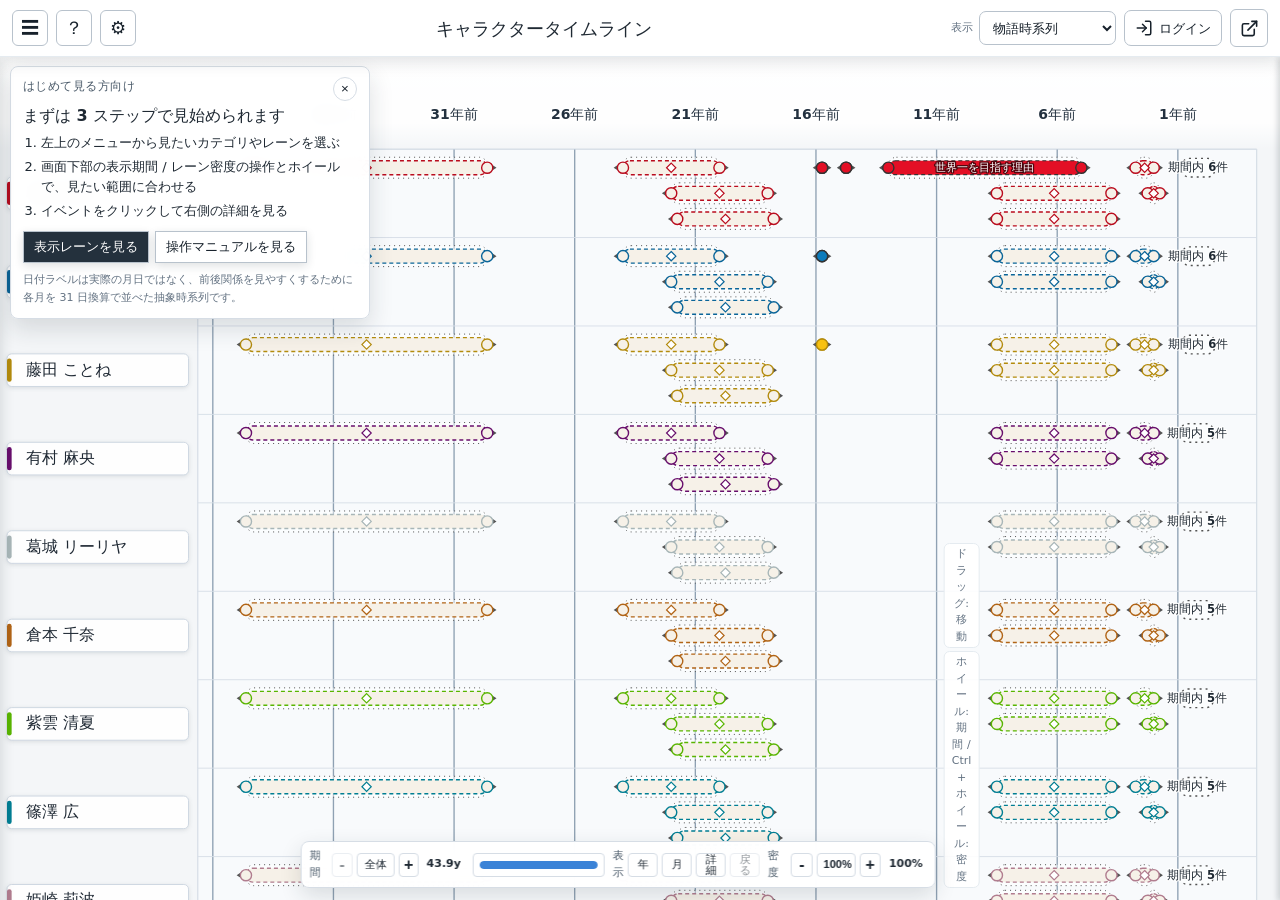
==== timeline/index.html @ e64c8a8f "deploy: rectaris/gakumasu-timeline@fcad6cae1ba1a59a9959fddc1beea36ee8e117bb" ====
<!doctype html>
<html lang="ja">
    <head>
        <meta charset="UTF-8" />
        <link rel="icon" type="image/svg+xml" href="/timeline/favicon.svg" />
        <meta name="theme-color" content="#1A1A1A" />
        <meta name="viewport" content="width=device-width, initial-scale=1.0" />
        <title>gakumasu-timeline</title>
        <script
            async
            src="https://pagead2.googlesyndication.com/pagead/js/adsbygoogle.js?client=ca-pub-1161740700371268"
            crossorigin="anonymous"
        ></script>
      <script type="module" crossorigin src="/timeline/assets/index-BOqLonjv.js"></script>
      <link rel="stylesheet" crossorigin href="/timeline/assets/index-CYiJpGNv.css">
    </head>
    <body>
        <div id="app"></div>
    </body>
</html>
---- timeline/assets/index-CYiJpGNv.css ----
:root{font-family:system-ui,Avenir,Helvetica,Arial,sans-serif;line-height:1.5;font-weight:400;color-scheme:light;--app-bg: #f4f6f8;--app-text: #213547;--surface: #ffffff;--surface-elevated: rgba(255, 255, 255, .96);--surface-chip: rgba(255, 255, 255, .9);--surface-soft: #f7f9fb;--surface-code: #f3f3f3;--surface-code-block: #f6f6f6;--border: #d6dde5;--border-strong: #b8c2cc;--border-soft: #e5ebf0;--text-primary: #1f2933;--text-secondary: #4b5b6a;--text-muted: #637282;--text-faint: #8a97a4;--button-bg: #ffffff;--button-bg-strong: #24313d;--button-text: #17212b;--button-text-inverse: #ffffff;--header-bg: rgba(255, 255, 255, .94);--overlay: rgba(0, 0, 0, .4);--overlay-strong: rgba(0, 0, 0, .45);--shadow: rgba(28, 39, 50, .14);--timeline-overlay-top: rgba(255, 255, 255, .98);--timeline-overlay-mid: rgba(255, 255, 255, .9);--timeline-viewport-fill: #f8fafc;--timeline-viewport-stroke: #cfd8e2;--timeline-year-line: #8fa1b3;--timeline-month-line: #c3ced8;--timeline-day-line: #edf1f5;--timeline-lane-line: #d6dee7;--timeline-year-label: #23313f;--timeline-month-label: #5b6c7b;--timeline-day-label: #95a2af;--timeline-lane-label-fill: rgba(255, 255, 255, .94);--timeline-lane-label-stroke: #cfd8e2;--timeline-lane-label-shadow: rgba(28, 39, 50, .12);--timeline-lane-label-text: #202a35;--timeline-event-stroke: #333333;--timeline-selected-event-stroke: #111111;--timeline-uncertain-marker: #535353;--timeline-uncertain-band-fill: rgba(255, 255, 255, .42);--timeline-focus-stroke: #005fcc;--timeline-common-event-fill: #f6f1e8;--timeline-common-event-stroke: #8a806f;--timeline-common-event-marker: #f6f1e8;font-synthesis:none;text-rendering:optimizeLegibility;-webkit-font-smoothing:antialiased;-moz-osx-font-smoothing:grayscale}:root[data-theme=dark]{color-scheme:dark;--app-bg: #111417;--app-text: #e7edf4;--surface: #1b2025;--surface-elevated: rgba(27, 32, 37, .94);--surface-chip: rgba(27, 32, 37, .9);--surface-soft: #171b1f;--surface-code: #242a30;--surface-code-block: #20262c;--border: #3b444d;--border-strong: #4d5761;--border-soft: #30363d;--text-primary: #edf2f7;--text-secondary: #c7d0d9;--text-muted: #aeb7c0;--text-faint: #8a949e;--button-bg: #232931;--button-bg-strong: #2c333c;--button-text: #edf2f7;--button-text-inverse: #edf2f7;--header-bg: rgba(27, 32, 37, .94);--overlay: rgba(0, 0, 0, .54);--overlay-strong: rgba(0, 0, 0, .62);--shadow: rgba(0, 0, 0, .32);--timeline-overlay-top: rgba(17, 20, 23, .98);--timeline-overlay-mid: rgba(17, 20, 23, .9);--timeline-viewport-fill: #151a1f;--timeline-viewport-stroke: #3a4550;--timeline-year-line: #72808d;--timeline-month-line: #3f4b56;--timeline-day-line: #242b32;--timeline-lane-line: #323b44;--timeline-year-label: #e4ebf2;--timeline-month-label: #b7c2cd;--timeline-day-label: #7f8b96;--timeline-lane-label-fill: rgba(27, 32, 37, .94);--timeline-lane-label-stroke: #3a4550;--timeline-lane-label-shadow: rgba(0, 0, 0, .34);--timeline-lane-label-text: #e6edf4;--timeline-event-stroke: #edf2f7;--timeline-selected-event-stroke: #ffffff;--timeline-uncertain-marker: #d2d8de;--timeline-uncertain-band-fill: rgba(255, 255, 255, .08);--timeline-focus-stroke: #75b7ff;--timeline-common-event-fill: #34302a;--timeline-common-event-stroke: #d2c2a3;--timeline-common-event-marker: #34302a}@media(prefers-color-scheme:dark){:root:not([data-theme]){color-scheme:dark;--app-bg: #111417;--app-text: #e7edf4;--surface: #1b2025;--surface-elevated: rgba(27, 32, 37, .94);--surface-chip: rgba(27, 32, 37, .9);--surface-soft: #171b1f;--surface-code: #242a30;--surface-code-block: #20262c;--border: #3b444d;--border-strong: #4d5761;--border-soft: #30363d;--text-primary: #edf2f7;--text-secondary: #c7d0d9;--text-muted: #aeb7c0;--text-faint: #8a949e;--button-bg: #232931;--button-bg-strong: #2c333c;--button-text: #edf2f7;--button-text-inverse: #edf2f7;--header-bg: rgba(27, 32, 37, .94);--overlay: rgba(0, 0, 0, .54);--overlay-strong: rgba(0, 0, 0, .62);--shadow: rgba(0, 0, 0, .32);--timeline-overlay-top: rgba(17, 20, 23, .98);--timeline-overlay-mid: rgba(17, 20, 23, .9);--timeline-viewport-fill: #151a1f;--timeline-viewport-stroke: #3a4550;--timeline-year-line: #72808d;--timeline-month-line: #3f4b56;--timeline-day-line: #242b32;--timeline-lane-line: #323b44;--timeline-year-label: #e4ebf2;--timeline-month-label: #b7c2cd;--timeline-day-label: #7f8b96;--timeline-lane-label-fill: rgba(27, 32, 37, .94);--timeline-lane-label-stroke: #3a4550;--timeline-lane-label-shadow: rgba(0, 0, 0, .34);--timeline-lane-label-text: #e6edf4;--timeline-event-stroke: #edf2f7;--timeline-selected-event-stroke: #ffffff;--timeline-uncertain-marker: #d2d8de;--timeline-uncertain-band-fill: rgba(255, 255, 255, .08);--timeline-focus-stroke: #75b7ff;--timeline-common-event-fill: #34302a;--timeline-common-event-stroke: #d2c2a3;--timeline-common-event-marker: #34302a}}body{margin:0;min-width:320px;min-height:100vh;font-family:system-ui,sans-serif;background:var(--app-bg);color:var(--app-text)}button:focus-visible,input:focus-visible,select:focus-visible{outline:2px solid var(--timeline-focus-stroke);outline-offset:2px}#app{width:100%;max-width:none;margin:0;padding:56px 0 0;min-height:100vh;text-align:initial;box-sizing:border-box}.side-panel{position:fixed;top:56px;right:0;width:320px;height:calc(100vh - 56px);background:var(--surface);color:var(--button-text);border-left:1px solid var(--border);box-shadow:-2px 0 6px var(--shadow);transform:translate(100%);transition:transform .3s ease;z-index:1000;display:flex;flex-direction:column}.side-panel.open{transform:translate(0)}.panel-content{flex:1;min-height:0;display:flex;flex-direction:column;overflow:hidden;border-top:4px solid var(--panel-accent, transparent)}.panel-header{position:relative;flex:0 0 auto;padding:16px 44px 12px 20px;border-bottom:1px solid var(--border-soft);background:var(--surface)}.panel-header h2{margin:0 0 12px;color:var(--text-primary);font-size:18px;line-height:1.35;overflow-wrap:anywhere}.panel-body{flex:1 1 auto;min-height:0;overflow-y:auto;padding:14px 20px 120px}.panel-placeholder{padding:20px;color:var(--text-faint)}.close-btn{position:absolute;top:10px;right:10px;color:var(--button-text);background:none;border:1px solid var(--border);border-radius:999px;width:28px;height:28px;display:inline-flex;align-items:center;justify-content:center;font-size:16px;box-shadow:0 2px 6px var(--shadow);cursor:pointer}.meta{font-size:13px;color:var(--text-muted);margin-bottom:10px}.detail-fields{display:grid;gap:8px;margin:0 0 12px}.detail-field{display:grid;grid-template-columns:72px minmax(0,1fr);gap:8px;align-items:start;font-size:13px}.detail-field dt{position:relative;color:var(--text-muted);font-weight:700}.detail-help-label{position:relative;display:inline-flex;align-items:center;gap:4px;width:fit-content;max-width:100%;border-radius:4px;cursor:help;outline:none}.detail-help-label:after{content:"?";display:inline-flex;align-items:center;justify-content:center;width:14px;height:14px;border:1px solid var(--border-soft);border-radius:999px;background:var(--surface-chip);color:var(--text-muted);font-size:10px;font-weight:800;line-height:1}.detail-help-label:before{content:attr(data-tooltip);position:absolute;top:calc(100% + 7px);left:0;z-index:1200;width:min(260px,calc(100vw - 32px));box-sizing:border-box;padding:8px 10px;border:1px solid var(--border-strong);border-radius:6px;background:var(--surface-elevated);box-shadow:0 8px 20px var(--shadow);color:var(--text-primary);font-size:12px;font-weight:600;line-height:1.55;white-space:normal;opacity:0;pointer-events:none;transform:translateY(-3px);transition:opacity .12s ease,transform .12s ease}.detail-help-label:hover:before,.detail-help-label:focus:before,.detail-help-label:focus-visible:before{opacity:1;transform:translateY(0)}.detail-field dd{display:flex;flex-wrap:wrap;gap:5px;min-width:0;margin:0;color:var(--text-primary)}.event-accent{display:inline-block;width:.75em;height:.75em;margin-right:.45em;border-radius:999px;background:var(--panel-accent, var(--border-strong));vertical-align:-.05em}.detail-chip{display:inline-flex;align-items:center;max-width:100%;padding:2px 6px;border:1px solid var(--border-soft);border-radius:6px;background:var(--surface-chip);color:var(--text-primary);font-size:12px;line-height:1.4;overflow-wrap:anywhere}.detail-chip--source{background:var(--surface-soft)}.detail-chip--button{font:inherit;cursor:pointer}.detail-chip--button:hover,.detail-chip--button:focus-visible{border-color:var(--border-strong);background:var(--button-bg)}.detail-chip--warning{border-color:var(--timeline-uncertain-marker);background:var(--timeline-uncertain-band-fill)}.detail-empty{color:var(--text-faint)}.detail{margin:12px 0;line-height:1.6}.panel-status{margin:10px 0;padding:8px 10px;border:1px solid var(--border);border-radius:6px;background:var(--surface-soft);color:var(--text-secondary);font-size:12px}.panel-action{display:inline-flex;align-items:center;justify-content:center;min-height:30px;margin:0;padding:5px 10px;border:1px solid var(--border-strong);border-radius:6px;background:var(--button-bg);color:var(--button-text);font-size:12px;font-weight:700;cursor:pointer}.panel-action:disabled{opacity:.55;cursor:not-allowed}.panel-actions{display:flex;flex-wrap:wrap;gap:8px;margin:0}.share-status{margin:8px 0 0;color:var(--text-secondary);font-size:12px;line-height:1.5}.share-url-fallback{width:100%;box-sizing:border-box;margin:8px 0 0;padding:7px 8px;border:1px solid var(--border);border-radius:6px;background:var(--surface-soft);color:var(--text-primary);font-size:12px}.detail-section{margin-top:14px;padding-top:12px;border-top:1px solid var(--border-soft)}.detail-section--body{margin-top:12px}.detail-section h3{position:relative;margin:0 0 8px;color:var(--text-primary);font-size:14px}.detail-section h4{margin:0 0 4px;color:var(--text-primary);font-size:12px}.detail-section--warning{border-top-color:var(--timeline-uncertain-marker)}.detail-list,.related-list{display:grid;gap:6px;margin:0;padding:0;list-style:none}.detail-list{color:var(--text-secondary);font-size:13px;line-height:1.6}.detail-list__meta{display:block;color:var(--text-muted);font-size:12px}.detail-story-link{color:var(--button-text);font-weight:700;overflow-wrap:anywhere}.detail-story-link:hover,.detail-story-link:focus-visible{color:var(--timeline-focus-stroke)}.detail-source-action{display:inline;max-width:100%;padding:0;border:0;background:transparent;color:var(--button-text);font:inherit;font-weight:700;overflow-wrap:anywhere;text-align:left;cursor:pointer}.detail-source-action:hover,.detail-source-action:focus-visible{color:var(--timeline-focus-stroke);text-decoration:underline}.related-section{display:grid;gap:6px;margin-top:10px}.related-section p{margin:0;color:var(--text-muted);font-size:12px;line-height:1.5}.related-event{display:grid;gap:2px;width:100%;min-width:0;padding:7px 8px;border:1px solid var(--border);border-radius:6px;background:var(--button-bg);color:var(--button-text);text-align:left;cursor:pointer}.related-event__title,.related-event__meta{min-width:0;overflow:hidden;text-overflow:ellipsis;white-space:nowrap}.related-event__title{font-size:12px;font-weight:700}.related-event__meta{color:var(--text-muted);font-size:11px}.related-overflow{color:var(--text-faint);font-size:11px}.zoom-panel{position:fixed;bottom:12px;left:50%;transform:translate(-50%);display:inline-flex;align-items:flex-end;gap:8px;z-index:1100}.zoom-panel--detail-open{left:calc((100% - 320px)/2)}.zoom-controls{display:inline-flex;flex-direction:row;align-items:stretch;gap:8px;padding:6px 8px;background:var(--surface-elevated);border:1px solid var(--border);border-radius:8px;box-shadow:0 8px 22px var(--shadow);-webkit-backdrop-filter:blur(12px);backdrop-filter:blur(12px)}.zoom-group{display:inline-flex;align-items:center;gap:4px}.zoom-range-group{display:inline-flex;align-items:center}.zoom-group-label{min-width:auto;font-size:11px;font-weight:700;color:var(--text-secondary);text-align:left}.zoom-button{width:24px;height:24px;border:1px solid var(--border);background:var(--button-bg);border-radius:4px;cursor:pointer;line-height:1;font-size:16px;font-weight:700;padding:0;color:var(--text-primary)}.zoom-button--in,.zoom-button--out{color:var(--text-primary)}.zoom-button--reset{width:auto;min-width:38px;padding:0 6px;font-size:11px;color:var(--text-primary)}.zoom-button--preset,.zoom-button--return{width:auto;min-width:30px;padding:0 6px;font-size:11px}.zoom-button:disabled{opacity:.5;cursor:not-allowed}.range-overview{width:132px;height:24px;padding:0 6px;border:1px solid var(--border);border-radius:4px;background:var(--button-bg);cursor:pointer}.range-overview__track{position:relative;display:block;width:100%;height:8px;border-radius:999px;background:var(--surface-soft);overflow:hidden}.range-overview__current,.range-overview__selected{position:absolute;top:0;bottom:0;border-radius:999px}.range-overview__current{background:var(--timeline-focus-stroke);opacity:.76}.range-overview__selected{background:var(--text-primary);opacity:.86}.zoom-status{font-size:11px;font-weight:700;color:var(--text-primary);min-width:42px;text-align:center}.zoom-hints{display:flex;flex-direction:column;align-items:flex-start;gap:3px}.zoom-hint,.timeline-scale-note{margin:0;font-size:11px;color:var(--text-muted);text-align:center;background:var(--surface-chip);padding:2px 7px;border:1px solid var(--border-soft);border-radius:6px}@media(max-width:900px){.zoom-panel{flex-direction:column;align-items:center}.zoom-controls{flex-direction:column}.zoom-range-group{display:none}.zoom-group-label{min-width:52px}.zoom-hints{align-items:center}}.event-group,.event-summary-group{cursor:pointer}.event-group:focus{outline:none}.event-summary-group:focus{outline:none}.event-group:hover .event-bar,.event-group:focus-visible .event-bar{filter:brightness(1.05)}.event-summary-group:hover .event-summary-bar,.event-summary-group:focus-visible .event-summary-bar{filter:brightness(1.04)}.event-group:focus-visible .event-focus-ring{opacity:1}.event-summary-group:focus-visible .event-summary-bar{stroke:var(--timeline-focus-stroke);stroke-width:2}.event-bar--single{stroke-dasharray:4 3}.event-bar{fill:var(--event-fill);stroke:var(--event-stroke);stroke-width:1.2;vector-effect:non-scaling-stroke}.event-group--common .event-bar{stroke-width:1.4}.event-uncertainty-band{fill:var(--timeline-uncertain-band-fill);stroke:var(--event-uncertain-marker);stroke-width:1;stroke-dasharray:1 4;vector-effect:non-scaling-stroke;pointer-events:none}.event-selection-ring{filter:drop-shadow(0 1px 3px var(--shadow));pointer-events:none;stroke:var(--event-selected-stroke);stroke-width:3;vector-effect:non-scaling-stroke}.event-focus-ring{opacity:0;pointer-events:none;stroke:var(--timeline-focus-stroke);stroke-width:2;stroke-dasharray:2 3;vector-effect:non-scaling-stroke}.event-uncertainty-marker{fill:var(--event-uncertain-marker);pointer-events:none}.event-end-marker{fill:var(--event-marker-fill);stroke:var(--event-stroke);stroke-width:1.4;vector-effect:non-scaling-stroke}.event-group--selected .event-end-marker{stroke:var(--event-selected-stroke);stroke-width:2.4}.event-common-indicator{fill:var(--timeline-overlay-top);stroke:var(--event-stroke);stroke-width:1.2;pointer-events:none;vector-effect:non-scaling-stroke}.event-summary-bar{fill:var(--surface-elevated);stroke:var(--timeline-event-stroke);stroke-width:1.4;stroke-dasharray:3 2;vector-effect:non-scaling-stroke}.event-summary-group--uncertain .event-summary-bar{fill:var(--timeline-uncertain-band-fill);stroke:var(--timeline-uncertain-marker);stroke-dasharray:2 4}.event-summary-label{fill:var(--text-primary);stroke:var(--timeline-overlay-top);stroke-width:2;paint-order:stroke;stroke-linejoin:round;font-family:inherit;font-size:10px;font-weight:800;letter-spacing:0;pointer-events:none}.event-inline-label{fill:#fff;stroke:#0000009e;stroke-width:2.2;paint-order:stroke;stroke-linejoin:round;font-family:inherit;font-size:9.5px;font-weight:750;letter-spacing:0;pointer-events:none}.event-context-label{pointer-events:none}.event-context-label__surface{fill:var(--surface-elevated);stroke:var(--border-strong);stroke-width:1;filter:drop-shadow(0 2px 5px var(--shadow));vector-effect:non-scaling-stroke}.event-context-label__text{fill:var(--text-primary);font-family:inherit;font-size:11px;font-weight:700;letter-spacing:0}.event-tooltip{pointer-events:none}.event-tooltip__surface{fill:var(--surface-elevated);stroke:var(--border-strong);stroke-width:1;filter:drop-shadow(0 4px 10px var(--shadow));vector-effect:non-scaling-stroke}.event-tooltip__text{fill:var(--text-primary);font-family:inherit;font-size:11px;font-weight:600;letter-spacing:0}.event-tooltip__text--title{font-size:12px;font-weight:800}.intro-guide{position:absolute;top:10px;left:10px;z-index:30;width:min(360px,calc(100% - 20px));box-sizing:border-box;padding:10px 12px 12px;border:1px solid var(--border);border-radius:8px;background:var(--surface-elevated);box-shadow:0 10px 24px var(--shadow);-webkit-backdrop-filter:blur(10px);backdrop-filter:blur(10px)}:root[data-theme=dark] .intro-guide{background:var(--surface-elevated)}@media(prefers-color-scheme:dark){:root:not([data-theme]) .intro-guide{background:var(--surface-elevated)}}.intro-guide__header{display:flex;align-items:flex-start;justify-content:space-between;gap:8px;margin-bottom:4px}.intro-guide__eyebrow{margin:0;font-size:12px;font-weight:700;color:var(--text-secondary);letter-spacing:.04em}.intro-guide__close{width:24px;height:24px;padding:0;border:1px solid var(--border);border-radius:999px;background:var(--button-bg);color:var(--button-text);line-height:1}.intro-guide__title{margin:0 0 6px;font-size:16px;line-height:1.35;color:var(--text-primary)}.intro-guide__steps{margin:0 0 10px 18px;padding:0;color:var(--text-primary);font-size:13px;line-height:1.55}.intro-guide__steps li+li{margin-top:4px}.intro-guide__actions{display:flex;flex-wrap:wrap;gap:6px;margin-bottom:8px}.intro-guide__button{border:1px solid var(--border-strong);background:var(--button-bg);color:var(--button-text);box-shadow:0 3px 10px var(--shadow);font-size:13px;padding:6px 10px}.intro-guide__button--primary{background:var(--button-bg-strong);color:var(--button-text-inverse)}.intro-guide__note{margin:0;font-size:11px;line-height:1.6;color:var(--text-muted)}.active-state-bar{position:absolute;top:10px;right:10px;z-index:35;display:grid;grid-template-columns:minmax(0,1fr) auto;gap:8px;align-items:center;width:min(720px,calc(100% - 20px));box-sizing:border-box;padding:8px;border:1px solid var(--border);border-radius:8px;background:var(--surface-elevated);box-shadow:0 8px 20px var(--shadow);-webkit-backdrop-filter:blur(10px);backdrop-filter:blur(10px)}.active-state-bar--panel-open{right:330px;width:min(720px,calc(100% - 340px))}.active-state-list{display:flex;flex-wrap:wrap;gap:6px;min-width:0}.active-state-chip,.active-state-action{min-height:30px;border:1px solid var(--border-strong);border-radius:6px;background:var(--button-bg);color:var(--button-text);font:inherit;font-size:12px;line-height:1.2;cursor:pointer}.active-state-chip{display:inline-flex;align-items:center;gap:6px;max-width:min(260px,100%);padding:5px 8px}.active-state-chip span:first-child{min-width:0;overflow:hidden;text-overflow:ellipsis;white-space:nowrap}.active-state-chip__close{flex:0 0 auto;color:var(--text-muted);font-weight:700}.active-state-actions{display:inline-flex;align-items:center;gap:6px}.active-state-action{padding:5px 9px;white-space:nowrap}.active-state-chip:hover,.active-state-action:hover{background:var(--surface-soft)}.active-state-status{grid-column:1 / -1;margin:0;font-size:12px;color:var(--text-muted)}.timeline-debug-metrics{position:absolute;left:12px;bottom:12px;z-index:34;width:min(380px,calc(100% - 24px));box-sizing:border-box;padding:8px 10px;border:1px solid var(--border-soft);border-radius:8px;background:var(--surface-elevated);box-shadow:0 8px 20px var(--shadow);color:var(--text-secondary);font-size:11px;line-height:1.35;pointer-events:none}.timeline-debug-metrics__title{margin:0 0 6px;color:var(--text-primary);font-size:11px;font-weight:800}.timeline-debug-metrics__list{display:grid;grid-template-columns:max-content minmax(0,1fr);gap:3px 8px;margin:0}.timeline-debug-metrics dt,.timeline-debug-metrics dd{margin:0;min-width:0}.timeline-debug-metrics dt{color:var(--text-muted);font-weight:700}.timeline-debug-metrics dd{overflow:hidden;text-overflow:ellipsis;white-space:nowrap}.dense-summary-popover{position:absolute;top:74px;right:20px;z-index:35;width:min(360px,calc(100% - 40px));max-height:min(360px,calc(100vh - 150px));overflow:auto;padding:12px;border:1px solid var(--border);border-radius:8px;background:var(--surface-elevated);box-shadow:0 10px 30px var(--shadow)}.dense-summary-popover__header,.dense-summary-popover__actions{display:flex;align-items:center;justify-content:space-between;gap:8px}.dense-summary-popover__header{font-size:13px;font-weight:800;color:var(--text-primary)}.dense-summary-popover__actions{margin-top:10px}.dense-summary-list{display:grid;gap:6px;margin:10px 0 0;padding:0;list-style:none}.dense-summary-event{display:grid;gap:2px;width:100%;padding:8px;border:1px solid var(--border-soft);border-radius:6px;background:var(--surface-soft);color:var(--text-primary);text-align:left;cursor:pointer}.dense-summary-event:hover,.dense-summary-event:focus-visible{border-color:var(--timeline-focus-stroke)}.dense-summary-event__title,.dense-summary-event__meta{overflow:hidden;text-overflow:ellipsis;white-space:nowrap}.dense-summary-event__title{font-size:13px;font-weight:700}.dense-summary-event__meta{font-size:11px;color:var(--text-secondary)}.timeline-shell{width:100%;height:calc(100vh - 56px);padding:0;box-sizing:border-box}.timeline-footer-ad{flex:0 0 auto;padding:16px 16px 24px;background:var(--app-bg)}.ad-slot{padding:16px;border-top:1px solid var(--border-soft);background:var(--surface-elevated);box-shadow:0 -4px 14px var(--shadow)}.ad-slot__label{margin:0 0 10px;font-size:12px;font-weight:700;letter-spacing:.04em;color:var(--text-muted)}.ad-slot__unit{min-height:120px}.timeline-frame{position:relative;width:100%;height:100%}.timeline-scale-overlay{position:absolute;top:0;left:0;right:0;z-index:20;pointer-events:none;background:linear-gradient(to bottom,var(--timeline-overlay-top),var(--timeline-overlay-mid) 72%,rgba(255,255,255,0))}.timeline-scale-overlay svg{display:block;width:100%;height:auto}.timeline-stage{width:100%;height:100%;overflow:auto;padding:0;scrollbar-width:none}.timeline-scroll-content{min-height:100%;display:flex;flex-direction:column}.timeline-svg-wrap{flex:1 0 auto}.timeline-stage::-webkit-scrollbar{display:none}.timeline-svg{display:block;width:100%;height:auto;margin:0;cursor:grab;user-select:none;-webkit-user-select:none;touch-action:none}.timeline-viewport{fill:var(--timeline-viewport-fill);stroke:var(--timeline-viewport-stroke);stroke-width:1;vector-effect:non-scaling-stroke}.timeline-grid-line{vector-effect:non-scaling-stroke}.timeline-grid-line--year{stroke:var(--timeline-year-line);stroke-width:1.35}.timeline-grid-line--month{stroke:var(--timeline-month-line);stroke-width:.9}.timeline-grid-line--day{stroke:var(--timeline-day-line);stroke-width:.6}.timeline-lane-line{stroke:var(--timeline-lane-line);stroke-width:.9;vector-effect:non-scaling-stroke}.timeline-lane-line--last{stroke-width:1.1}.timeline-scale-label{font-family:inherit;letter-spacing:0;paint-order:stroke;stroke:var(--timeline-overlay-top);stroke-width:3;stroke-linejoin:round}.timeline-scale-label--year{fill:var(--timeline-year-label);font-size:12px;font-weight:700}.timeline-scale-label--month{fill:var(--timeline-month-label);font-size:10px;font-weight:650}.timeline-scale-label--day{fill:var(--timeline-day-label);font-size:9px;font-weight:600}.lane-label__surface{fill:var(--timeline-lane-label-fill);stroke:var(--timeline-lane-label-stroke);stroke-width:1;filter:drop-shadow(0 1px 2px var(--timeline-lane-label-shadow));vector-effect:non-scaling-stroke}.lane-label{cursor:pointer}.lane-label:focus{outline:none}.lane-label:focus-visible .lane-label__surface{stroke:var(--timeline-focus-stroke);stroke-width:2}.lane-label__accent{vector-effect:non-scaling-stroke}.timeline-svg--dragging{cursor:grabbing}.app-header{position:fixed;top:0;left:0;right:0;height:56px;display:grid;grid-template-columns:auto 1fr auto;align-items:center;justify-items:center;background:var(--header-bg);border-bottom:1px solid var(--border-soft);box-shadow:0 4px 16px var(--shadow);-webkit-backdrop-filter:blur(14px);backdrop-filter:blur(14px);z-index:1200}.app-title{margin:0;font-size:18px;font-weight:700;color:var(--text-primary)}.menu-button,.manual-button,.settings-button,.portal-link{width:36px;height:36px;border:1px solid var(--border-strong);background:var(--button-bg);border-radius:6px;display:inline-flex;align-items:center;justify-content:center;font-size:18px;font-weight:700;line-height:1;padding:0;color:var(--button-text);cursor:pointer;text-decoration:none}.menu-button:hover,.manual-button:hover,.settings-button:hover,.portal-link:hover,.zoom-button:hover:not(:disabled),.range-overview:hover,.intro-guide__button:hover{border-color:var(--border-strong);background:var(--surface-soft)}.header-left{justify-self:start;margin-left:12px;display:inline-flex;align-items:center;gap:8px}.header-right{justify-self:end;margin-right:12px;display:inline-flex;align-items:center;gap:8px}.portal-link svg{width:19px;height:19px;stroke:currentColor;stroke-width:2;stroke-linecap:round;stroke-linejoin:round;fill:none}.manual-overlay{position:fixed;inset:0;background:var(--overlay-strong);z-index:1250}.manual-modal{position:fixed;top:72px;left:50%;transform:translate(-50%);width:min(760px,calc(100% - 32px));max-height:calc(100vh - 120px);background:var(--surface);border-radius:12px;box-shadow:0 12px 30px var(--shadow);z-index:1260;display:flex;flex-direction:column;overflow:hidden}.manual-header{display:flex;align-items:center;justify-content:space-between;padding:12px 16px;border-bottom:1px solid var(--border-soft);font-weight:700}.manual-header h2{margin:0;font-size:16px;color:var(--text-primary)}.manual-close{width:30px;height:30px;border:1px solid var(--border);border-radius:999px;background:var(--button-bg);font-size:18px;line-height:1;color:var(--button-text);cursor:pointer}.manual-content{padding:16px;margin:0;overflow-y:auto;color:var(--text-primary);font-family:Noto Sans JP,system-ui,sans-serif;line-height:1.7;text-align:left}.manual-content h1,.manual-content h2,.manual-content h3{margin:16px 0 8px;font-weight:700}.manual-content p{margin:8px 0}.manual-content ul,.manual-content ol{margin:8px 0 8px 20px}.manual-content code{background:var(--surface-code);padding:2px 4px;border-radius:4px;font-size:90%}.manual-content pre{background:var(--surface-code-block);padding:12px;border-radius:8px;overflow-x:auto}.menu-overlay{position:fixed;inset:0;background:var(--overlay);z-index:1150}.side-menu,.settings-menu{position:fixed;top:56px;left:0;width:280px;height:calc(100vh - 56px);background:var(--surface);color:var(--button-text);box-shadow:2px 0 12px var(--shadow);transform:translate(-100%);transition:transform .25s ease;z-index:1160;padding:16px 16px 24px;text-align:left;overflow-y:auto}.side-menu.open{transform:translate(0)}.settings-menu{left:auto;right:0;transform:translate(100%)}.settings-menu.open{transform:translate(0)}.side-menu__header{display:flex;align-items:center;justify-content:space-between;font-weight:700;margin-bottom:16px}.menu-close{background:none;border:none;font-size:20px;cursor:pointer}.side-menu__section{margin-bottom:20px}.menu-section-title{font-size:13px;font-weight:700;color:var(--text-secondary);margin-bottom:8px}.menu-inline-button{min-height:28px;padding:4px 9px;border:1px solid var(--border);border-radius:6px;background:var(--button-bg);color:var(--button-text);font-size:12px;font-weight:700;cursor:pointer}.menu-inline-button:disabled{opacity:.5;cursor:not-allowed}.menu-inline-button--compact{min-height:24px;padding:3px 7px;font-size:11px}.menu-section-header{display:flex;align-items:center;justify-content:space-between;gap:8px}.menu-bulk-toggle{display:inline-flex;align-items:center;gap:6px;font-size:12px;color:var(--text-primary)}.menu-option{display:flex;align-items:center;gap:8px;font-size:14px;margin-bottom:6px}.menu-option--lane{align-items:center}.menu-option__main{display:flex;align-items:center;gap:8px;min-width:0}.menu-option__main span{overflow:hidden;text-overflow:ellipsis;white-space:nowrap}.menu-option__meta{display:grid;gap:2px;margin-left:auto;font-size:12px;color:var(--text-faint);text-align:right}.menu-option__quality{color:var(--text-muted);font-size:11px;overflow-wrap:anywhere}.menu-empty{font-size:13px;color:var(--text-faint)}.lane-tools{display:grid;gap:10px;margin-bottom:12px}.lane-search,.lane-sort,.event-filter{display:grid;gap:4px}.lane-search__label{font-size:12px;font-weight:700;color:var(--text-secondary)}.lane-search__input,.lane-sort__select{width:100%;box-sizing:border-box;padding:8px 10px;border:1px solid var(--border);border-radius:8px;background:var(--surface-chip);color:var(--text-primary);font:inherit}.lane-summary{margin:0;font-size:12px;color:var(--text-muted)}.event-filter-grid{display:grid;gap:8px;margin:10px 0}.event-navigation{display:flex;align-items:center;justify-content:space-between;gap:8px;margin-top:10px}.event-navigation__buttons{display:flex;gap:6px}.focus-status{display:flex;align-items:center;justify-content:space-between;gap:8px;margin-top:10px;padding:8px;border:1px solid var(--border-soft);border-radius:6px;background:var(--surface-soft);color:var(--text-secondary);font-size:12px}.settings-note{margin:10px 0 0;font-size:12px;line-height:1.6;color:var(--text-muted)}@media(max-width:720px){:root{--mobile-detail-panel-height: min(74vh, calc(100vh - 56px) )}@supports (height: 100dvh){:root{--mobile-detail-panel-height: min(74dvh, calc(100dvh - 56px) )}}.side-panel{top:auto;bottom:0;width:100%;height:var(--mobile-detail-panel-height);border-top:1px solid var(--border);border-left:0;box-shadow:0 -4px 14px var(--shadow);transform:translateY(100%)}.app-header{grid-template-columns:1fr auto}.app-title{display:none}.side-panel.open{transform:translateY(0)}.panel-header{padding:12px 48px 10px 14px}.panel-header h2{margin-bottom:10px;font-size:16px}.panel-body{padding:12px 14px 120px}.close-btn{top:10px;right:12px;width:32px;height:32px}.panel-actions{gap:6px}.panel-action{flex:1 1 calc(33.333% - 6px);min-width:88px;min-height:34px;padding:6px 8px}.detail-field{grid-template-columns:64px minmax(0,1fr)}.intro-guide{top:8px;left:8px;right:auto;width:min(310px,calc(100% - 16px));max-width:calc(100% - 16px);padding:8px 10px 10px}.intro-guide__title{font-size:15px}.intro-guide__steps{font-size:12px}.intro-guide__button{flex:1 1 0;min-width:0;padding:6px 8px}.intro-guide__note{display:none}.active-state-bar{top:8px;left:8px;right:8px;width:auto;grid-template-columns:1fr;gap:6px;padding:7px}.active-state-bar--panel-open{right:8px;width:auto}.active-state-list{flex-wrap:nowrap;overflow-x:auto;scrollbar-width:none}.active-state-list::-webkit-scrollbar{display:none}.active-state-chip{flex:0 0 auto;max-width:220px}.active-state-actions{justify-content:flex-end}.timeline-debug-metrics{left:8px;bottom:8px;width:calc(100% - 16px);font-size:10px}.timeline-footer-ad{padding:8px 8px 16px}.zoom-panel{bottom:8px;left:50%;width:calc(100% - 16px);align-items:center}.zoom-panel--detail-open{bottom:calc(var(--mobile-detail-panel-height) + 8px)}.zoom-controls{width:min(100%,340px);box-sizing:border-box;padding:7px 8px}.zoom-panel--detail-open .zoom-controls{width:min(100%,360px);overflow-x:auto;scrollbar-width:none}.zoom-panel--detail-open .zoom-controls::-webkit-scrollbar{display:none}.zoom-range-group{display:none}.zoom-group{justify-content:center;gap:5px}.zoom-group-label{min-width:36px;max-width:44px;overflow:hidden;white-space:nowrap}.zoom-status{min-width:42px}.zoom-hints{display:none}}@media(max-width:420px){.header-left{gap:4px;margin-left:6px}.header-right{gap:4px;margin-right:6px}.header-right .portal-link{display:none}}
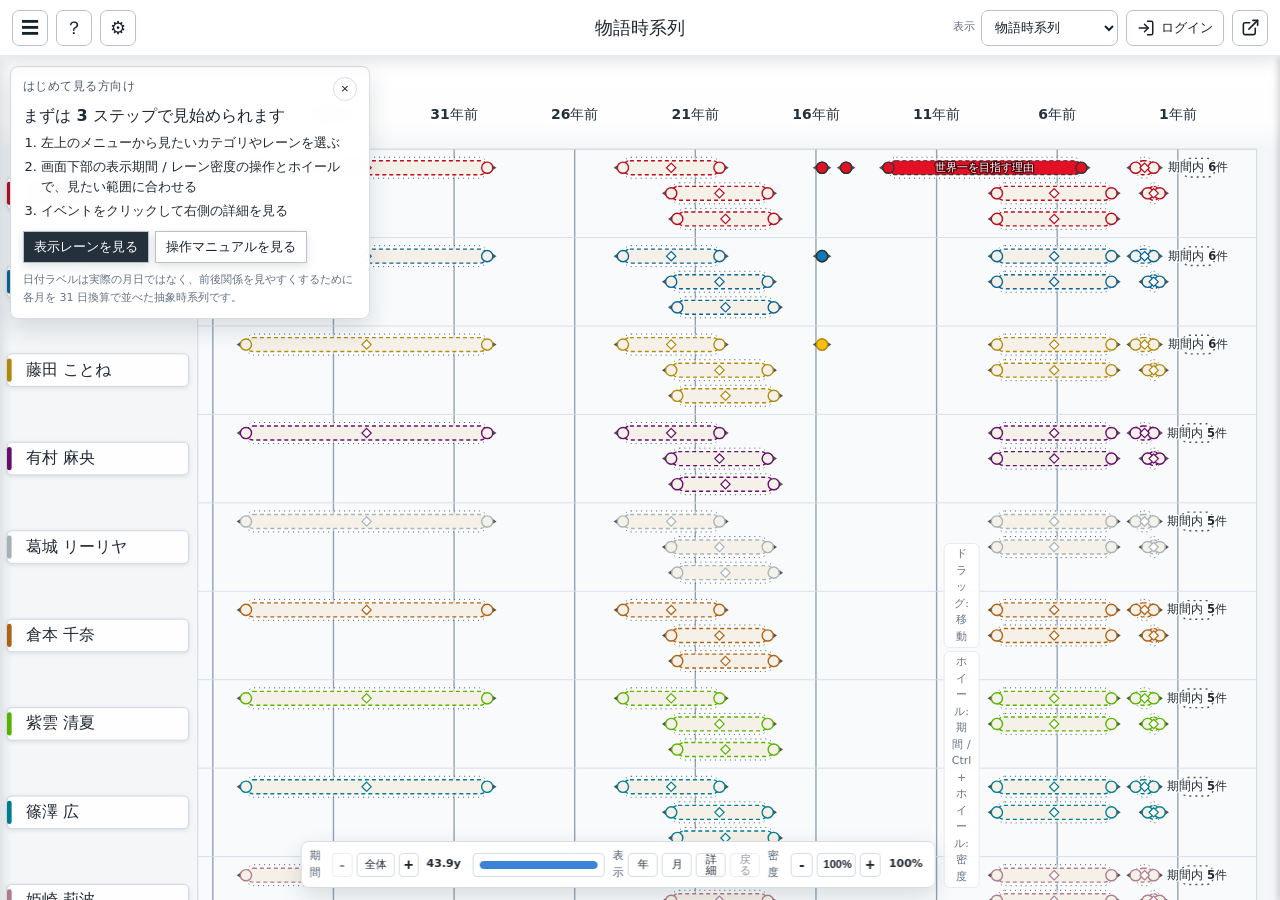
==== commit d805543d: "deploy: rectaris/gakumasu-timeline@cdb5305ef05a7b708fd5d0a656e795a5dc3cb8c9" ====
--- a/timeline/index.html
+++ b/timeline/index.html
@@ -11,8 +11,8 @@
             src="https://pagead2.googlesyndication.com/pagead/js/adsbygoogle.js?client=ca-pub-1161740700371268"
             crossorigin="anonymous"
         ></script>
-      <script type="module" crossorigin src="/timeline/assets/index-BOqLonjv.js"></script>
-      <link rel="stylesheet" crossorigin href="/timeline/assets/index-CYiJpGNv.css">
+      <script type="module" crossorigin src="/timeline/assets/index-DMByBqBM.js"></script>
+      <link rel="stylesheet" crossorigin href="/timeline/assets/index-CSmU99LM.css">
     </head>
     <body>
         <div id="app"></div>
--- a/timeline/assets/index-CSmU99LM.css
+++ b/timeline/assets/index-CSmU99LM.css
@@ -0,0 +1 @@
+:root{font-family:system-ui,Avenir,Helvetica,Arial,sans-serif;line-height:1.5;font-weight:400;color-scheme:light;--app-bg: #f4f6f8;--app-text: #213547;--surface: #ffffff;--surface-elevated: rgba(255, 255, 255, .96);--surface-chip: rgba(255, 255, 255, .9);--surface-soft: #f7f9fb;--surface-code: #f3f3f3;--surface-code-block: #f6f6f6;--border: #d6dde5;--border-strong: #b8c2cc;--border-soft: #e5ebf0;--text-primary: #1f2933;--text-secondary: #4b5b6a;--text-muted: #637282;--text-faint: #8a97a4;--button-bg: #ffffff;--button-bg-strong: #24313d;--button-text: #17212b;--button-text-inverse: #ffffff;--header-bg: rgba(255, 255, 255, .94);--app-header-height: 56px;--app-control-height: 36px;--app-control-radius: 7px;--header-control-size: var(--app-control-height);--header-control-radius: var(--app-control-radius);--header-action-gap: 8px;--overlay: rgba(0, 0, 0, .4);--overlay-strong: rgba(0, 0, 0, .45);--shadow: rgba(28, 39, 50, .14);--timeline-overlay-top: rgba(255, 255, 255, .98);--timeline-overlay-mid: rgba(255, 255, 255, .9);--timeline-viewport-fill: #f8fafc;--timeline-viewport-stroke: #cfd8e2;--timeline-year-line: #8fa1b3;--timeline-month-line: #c3ced8;--timeline-day-line: #edf1f5;--timeline-lane-line: #d6dee7;--timeline-year-label: #23313f;--timeline-month-label: #5b6c7b;--timeline-day-label: #95a2af;--timeline-lane-label-fill: rgba(255, 255, 255, .94);--timeline-lane-label-stroke: #cfd8e2;--timeline-lane-label-shadow: rgba(28, 39, 50, .12);--timeline-lane-label-text: #202a35;--timeline-event-stroke: #333333;--timeline-selected-event-stroke: #111111;--timeline-uncertain-marker: #535353;--timeline-uncertain-band-fill: rgba(255, 255, 255, .42);--timeline-focus-stroke: #005fcc;--timeline-common-event-fill: #f6f1e8;--timeline-common-event-stroke: #8a806f;--timeline-common-event-marker: #f6f1e8;font-synthesis:none;text-rendering:optimizeLegibility;-webkit-font-smoothing:antialiased;-moz-osx-font-smoothing:grayscale}:root[data-theme=dark]{color-scheme:dark;--app-bg: #111417;--app-text: #e7edf4;--surface: #1b2025;--surface-elevated: rgba(27, 32, 37, .94);--surface-chip: rgba(27, 32, 37, .9);--surface-soft: #171b1f;--surface-code: #242a30;--surface-code-block: #20262c;--border: #3b444d;--border-strong: #4d5761;--border-soft: #30363d;--text-primary: #edf2f7;--text-secondary: #c7d0d9;--text-muted: #aeb7c0;--text-faint: #8a949e;--button-bg: #232931;--button-bg-strong: #2c333c;--button-text: #edf2f7;--button-text-inverse: #edf2f7;--header-bg: rgba(27, 32, 37, .94);--overlay: rgba(0, 0, 0, .54);--overlay-strong: rgba(0, 0, 0, .62);--shadow: rgba(0, 0, 0, .32);--timeline-overlay-top: rgba(17, 20, 23, .98);--timeline-overlay-mid: rgba(17, 20, 23, .9);--timeline-viewport-fill: #151a1f;--timeline-viewport-stroke: #3a4550;--timeline-year-line: #72808d;--timeline-month-line: #3f4b56;--timeline-day-line: #242b32;--timeline-lane-line: #323b44;--timeline-year-label: #e4ebf2;--timeline-month-label: #b7c2cd;--timeline-day-label: #7f8b96;--timeline-lane-label-fill: rgba(27, 32, 37, .94);--timeline-lane-label-stroke: #3a4550;--timeline-lane-label-shadow: rgba(0, 0, 0, .34);--timeline-lane-label-text: #e6edf4;--timeline-event-stroke: #edf2f7;--timeline-selected-event-stroke: #ffffff;--timeline-uncertain-marker: #d2d8de;--timeline-uncertain-band-fill: rgba(255, 255, 255, .08);--timeline-focus-stroke: #75b7ff;--timeline-common-event-fill: #34302a;--timeline-common-event-stroke: #d2c2a3;--timeline-common-event-marker: #34302a}@media(prefers-color-scheme:dark){:root:not([data-theme]){color-scheme:dark;--app-bg: #111417;--app-text: #e7edf4;--surface: #1b2025;--surface-elevated: rgba(27, 32, 37, .94);--surface-chip: rgba(27, 32, 37, .9);--surface-soft: #171b1f;--surface-code: #242a30;--surface-code-block: #20262c;--border: #3b444d;--border-strong: #4d5761;--border-soft: #30363d;--text-primary: #edf2f7;--text-secondary: #c7d0d9;--text-muted: #aeb7c0;--text-faint: #8a949e;--button-bg: #232931;--button-bg-strong: #2c333c;--button-text: #edf2f7;--button-text-inverse: #edf2f7;--header-bg: rgba(27, 32, 37, .94);--overlay: rgba(0, 0, 0, .54);--overlay-strong: rgba(0, 0, 0, .62);--shadow: rgba(0, 0, 0, .32);--timeline-overlay-top: rgba(17, 20, 23, .98);--timeline-overlay-mid: rgba(17, 20, 23, .9);--timeline-viewport-fill: #151a1f;--timeline-viewport-stroke: #3a4550;--timeline-year-line: #72808d;--timeline-month-line: #3f4b56;--timeline-day-line: #242b32;--timeline-lane-line: #323b44;--timeline-year-label: #e4ebf2;--timeline-month-label: #b7c2cd;--timeline-day-label: #7f8b96;--timeline-lane-label-fill: rgba(27, 32, 37, .94);--timeline-lane-label-stroke: #3a4550;--timeline-lane-label-shadow: rgba(0, 0, 0, .34);--timeline-lane-label-text: #e6edf4;--timeline-event-stroke: #edf2f7;--timeline-selected-event-stroke: #ffffff;--timeline-uncertain-marker: #d2d8de;--timeline-uncertain-band-fill: rgba(255, 255, 255, .08);--timeline-focus-stroke: #75b7ff;--timeline-common-event-fill: #34302a;--timeline-common-event-stroke: #d2c2a3;--timeline-common-event-marker: #34302a}}body{margin:0;min-width:320px;min-height:100vh;font-family:system-ui,sans-serif;background:var(--app-bg);color:var(--app-text)}button:focus-visible,input:focus-visible,select:focus-visible{outline:2px solid var(--timeline-focus-stroke);outline-offset:2px}#app{width:100%;max-width:none;margin:0;padding:var(--app-header-height) 0 0;min-height:100vh;text-align:initial;box-sizing:border-box}.side-panel{position:fixed;top:var(--app-header-height);right:0;width:320px;height:calc(100vh - var(--app-header-height));background:var(--surface);color:var(--button-text);border-left:1px solid var(--border);box-shadow:-2px 0 6px var(--shadow);transform:translate(100%);transition:transform .3s ease;z-index:1000;display:flex;flex-direction:column}.side-panel.open{transform:translate(0)}.panel-content{flex:1;min-height:0;display:flex;flex-direction:column;overflow:hidden;border-top:4px solid var(--panel-accent, transparent)}.panel-header{position:relative;flex:0 0 auto;padding:16px 44px 12px 20px;border-bottom:1px solid var(--border-soft);background:var(--surface)}.panel-header h2{margin:0 0 12px;color:var(--text-primary);font-size:18px;line-height:1.35;overflow-wrap:anywhere}.panel-body{flex:1 1 auto;min-height:0;overflow-y:auto;padding:14px 20px 120px}.panel-placeholder{padding:20px;color:var(--text-faint)}.close-btn{position:absolute;top:10px;right:10px;color:var(--button-text);background:none;border:1px solid var(--border);border-radius:999px;width:28px;height:28px;display:inline-flex;align-items:center;justify-content:center;font-size:16px;box-shadow:0 2px 6px var(--shadow);cursor:pointer}.meta{font-size:13px;color:var(--text-muted);margin-bottom:10px}.detail-fields{display:grid;gap:8px;margin:0 0 12px}.detail-field{display:grid;grid-template-columns:72px minmax(0,1fr);gap:8px;align-items:start;font-size:13px}.detail-field dt{position:relative;color:var(--text-muted);font-weight:700}.detail-help-label{position:relative;display:inline-flex;align-items:center;gap:4px;width:fit-content;max-width:100%;border-radius:4px;cursor:help;outline:none}.detail-help-label:after{content:"?";display:inline-flex;align-items:center;justify-content:center;width:14px;height:14px;border:1px solid var(--border-soft);border-radius:999px;background:var(--surface-chip);color:var(--text-muted);font-size:10px;font-weight:800;line-height:1}.detail-help-label:before{content:attr(data-tooltip);position:absolute;top:calc(100% + 7px);left:0;z-index:1200;width:min(260px,calc(100vw - 32px));box-sizing:border-box;padding:8px 10px;border:1px solid var(--border-strong);border-radius:6px;background:var(--surface-elevated);box-shadow:0 8px 20px var(--shadow);color:var(--text-primary);font-size:12px;font-weight:600;line-height:1.55;white-space:normal;opacity:0;pointer-events:none;transform:translateY(-3px);transition:opacity .12s ease,transform .12s ease}.detail-help-label:hover:before,.detail-help-label:focus:before,.detail-help-label:focus-visible:before{opacity:1;transform:translateY(0)}.detail-field dd{display:flex;flex-wrap:wrap;gap:5px;min-width:0;margin:0;color:var(--text-primary)}.event-accent{display:inline-block;width:.75em;height:.75em;margin-right:.45em;border-radius:999px;background:var(--panel-accent, var(--border-strong));vertical-align:-.05em}.detail-chip{display:inline-flex;align-items:center;max-width:100%;padding:2px 6px;border:1px solid var(--border-soft);border-radius:6px;background:var(--surface-chip);color:var(--text-primary);font-size:12px;line-height:1.4;overflow-wrap:anywhere}.detail-chip--source{background:var(--surface-soft)}.detail-chip--button{font:inherit;cursor:pointer}.detail-chip--button:hover,.detail-chip--button:focus-visible{border-color:var(--border-strong);background:var(--button-bg)}.detail-chip--warning{border-color:var(--timeline-uncertain-marker);background:var(--timeline-uncertain-band-fill)}.detail-empty{color:var(--text-faint)}.detail{margin:12px 0;line-height:1.6}.panel-status{margin:10px 0;padding:8px 10px;border:1px solid var(--border);border-radius:6px;background:var(--surface-soft);color:var(--text-secondary);font-size:12px}.panel-action{display:inline-flex;align-items:center;justify-content:center;min-height:30px;margin:0;padding:5px 10px;border:1px solid var(--border-strong);border-radius:6px;background:var(--button-bg);color:var(--button-text);font-size:12px;font-weight:700;cursor:pointer}.panel-action:disabled{opacity:.55;cursor:not-allowed}.panel-actions{display:flex;flex-wrap:wrap;gap:8px;margin:0}.share-status{margin:8px 0 0;color:var(--text-secondary);font-size:12px;line-height:1.5}.share-url-fallback{width:100%;box-sizing:border-box;margin:8px 0 0;padding:7px 8px;border:1px solid var(--border);border-radius:6px;background:var(--surface-soft);color:var(--text-primary);font-size:12px}.detail-section{margin-top:14px;padding-top:12px;border-top:1px solid var(--border-soft)}.detail-section--body{margin-top:12px}.detail-section h3{position:relative;margin:0 0 8px;color:var(--text-primary);font-size:14px}.detail-section h4{margin:0 0 4px;color:var(--text-primary);font-size:12px}.detail-section--warning{border-top-color:var(--timeline-uncertain-marker)}.detail-list,.related-list{display:grid;gap:6px;margin:0;padding:0;list-style:none}.detail-list{color:var(--text-secondary);font-size:13px;line-height:1.6}.detail-list__meta{display:block;color:var(--text-muted);font-size:12px}.detail-story-link{color:var(--button-text);font-weight:700;overflow-wrap:anywhere}.detail-story-link:hover,.detail-story-link:focus-visible{color:var(--timeline-focus-stroke)}.detail-source-action{display:inline;max-width:100%;padding:0;border:0;background:transparent;color:var(--button-text);font:inherit;font-weight:700;overflow-wrap:anywhere;text-align:left;cursor:pointer}.detail-source-action:hover,.detail-source-action:focus-visible{color:var(--timeline-focus-stroke);text-decoration:underline}.related-section{display:grid;gap:6px;margin-top:10px}.related-section p{margin:0;color:var(--text-muted);font-size:12px;line-height:1.5}.related-event{display:grid;gap:2px;width:100%;min-width:0;padding:7px 8px;border:1px solid var(--border);border-radius:6px;background:var(--button-bg);color:var(--button-text);text-align:left;cursor:pointer}.related-event__title,.related-event__meta{min-width:0;overflow:hidden;text-overflow:ellipsis;white-space:nowrap}.related-event__title{font-size:12px;font-weight:700}.related-event__meta{color:var(--text-muted);font-size:11px}.related-overflow{color:var(--text-faint);font-size:11px}.zoom-panel{position:fixed;bottom:12px;left:50%;transform:translate(-50%);display:inline-flex;align-items:flex-end;gap:8px;z-index:1100}.zoom-panel--detail-open{left:calc((100% - 320px)/2)}.zoom-controls{display:inline-flex;flex-direction:row;align-items:stretch;gap:8px;padding:6px 8px;background:var(--surface-elevated);border:1px solid var(--border);border-radius:8px;box-shadow:0 8px 22px var(--shadow);-webkit-backdrop-filter:blur(12px);backdrop-filter:blur(12px)}.zoom-group{display:inline-flex;align-items:center;gap:4px}.zoom-range-group{display:inline-flex;align-items:center}.zoom-group-label{min-width:auto;font-size:11px;font-weight:700;color:var(--text-secondary);text-align:left}.zoom-button{width:24px;height:24px;border:1px solid var(--border);background:var(--button-bg);border-radius:4px;cursor:pointer;line-height:1;font-size:16px;font-weight:700;padding:0;color:var(--text-primary)}.zoom-button--in,.zoom-button--out{color:var(--text-primary)}.zoom-button--reset{width:auto;min-width:38px;padding:0 6px;font-size:11px;color:var(--text-primary)}.zoom-button--preset,.zoom-button--return{width:auto;min-width:30px;padding:0 6px;font-size:11px}.zoom-button:disabled{opacity:.5;cursor:not-allowed}.range-overview{width:132px;height:24px;padding:0 6px;border:1px solid var(--border);border-radius:4px;background:var(--button-bg);cursor:pointer}.range-overview__track{position:relative;display:block;width:100%;height:8px;border-radius:999px;background:var(--surface-soft);overflow:hidden}.range-overview__current,.range-overview__selected{position:absolute;top:0;bottom:0;border-radius:999px}.range-overview__current{background:var(--timeline-focus-stroke);opacity:.76}.range-overview__selected{background:var(--text-primary);opacity:.86}.zoom-status{font-size:11px;font-weight:700;color:var(--text-primary);min-width:42px;text-align:center}.zoom-hints{display:flex;flex-direction:column;align-items:flex-start;gap:3px}.zoom-hint,.timeline-scale-note{margin:0;font-size:11px;color:var(--text-muted);text-align:center;background:var(--surface-chip);padding:2px 7px;border:1px solid var(--border-soft);border-radius:6px}@media(max-width:900px){.zoom-panel{flex-direction:column;align-items:center}.zoom-controls{flex-direction:column}.zoom-range-group{display:none}.zoom-group-label{min-width:52px}.zoom-hints{align-items:center}}.event-group,.event-summary-group{cursor:pointer}.event-group:focus{outline:none}.event-summary-group:focus{outline:none}.event-group:hover .event-bar,.event-group:focus-visible .event-bar{filter:brightness(1.05)}.event-summary-group:hover .event-summary-bar,.event-summary-group:focus-visible .event-summary-bar{filter:brightness(1.04)}.event-group:focus-visible .event-focus-ring{opacity:1}.event-summary-group:focus-visible .event-summary-bar{stroke:var(--timeline-focus-stroke);stroke-width:2}.event-bar--single{stroke-dasharray:4 3}.event-bar{fill:var(--event-fill);stroke:var(--event-stroke);stroke-width:1.2;vector-effect:non-scaling-stroke}.event-group--common .event-bar{stroke-width:1.4}.event-uncertainty-band{fill:var(--timeline-uncertain-band-fill);stroke:var(--event-uncertain-marker);stroke-width:1;stroke-dasharray:1 4;vector-effect:non-scaling-stroke;pointer-events:none}.event-selection-ring{filter:drop-shadow(0 1px 3px var(--shadow));pointer-events:none;stroke:var(--event-selected-stroke);stroke-width:3;vector-effect:non-scaling-stroke}.event-focus-ring{opacity:0;pointer-events:none;stroke:var(--timeline-focus-stroke);stroke-width:2;stroke-dasharray:2 3;vector-effect:non-scaling-stroke}.event-uncertainty-marker{fill:var(--event-uncertain-marker);pointer-events:none}.event-end-marker{fill:var(--event-marker-fill);stroke:var(--event-stroke);stroke-width:1.4;vector-effect:non-scaling-stroke}.event-group--selected .event-end-marker{stroke:var(--event-selected-stroke);stroke-width:2.4}.event-common-indicator{fill:var(--timeline-overlay-top);stroke:var(--event-stroke);stroke-width:1.2;pointer-events:none;vector-effect:non-scaling-stroke}.event-summary-bar{fill:var(--surface-elevated);stroke:var(--timeline-event-stroke);stroke-width:1.4;stroke-dasharray:3 2;vector-effect:non-scaling-stroke}.event-summary-group--uncertain .event-summary-bar{fill:var(--timeline-uncertain-band-fill);stroke:var(--timeline-uncertain-marker);stroke-dasharray:2 4}.event-summary-label{fill:var(--text-primary);stroke:var(--timeline-overlay-top);stroke-width:2;paint-order:stroke;stroke-linejoin:round;font-family:inherit;font-size:10px;font-weight:800;letter-spacing:0;pointer-events:none}.event-inline-label{fill:#fff;stroke:#0000009e;stroke-width:2.2;paint-order:stroke;stroke-linejoin:round;font-family:inherit;font-size:9.5px;font-weight:750;letter-spacing:0;pointer-events:none}.event-context-label{pointer-events:none}.event-context-label__surface{fill:var(--surface-elevated);stroke:var(--border-strong);stroke-width:1;filter:drop-shadow(0 2px 5px var(--shadow));vector-effect:non-scaling-stroke}.event-context-label__text{fill:var(--text-primary);font-family:inherit;font-size:11px;font-weight:700;letter-spacing:0}.event-tooltip{pointer-events:none}.event-tooltip__surface{fill:var(--surface-elevated);stroke:var(--border-strong);stroke-width:1;filter:drop-shadow(0 4px 10px var(--shadow));vector-effect:non-scaling-stroke}.event-tooltip__text{fill:var(--text-primary);font-family:inherit;font-size:11px;font-weight:600;letter-spacing:0}.event-tooltip__text--title{font-size:12px;font-weight:800}.intro-guide{position:absolute;top:10px;left:10px;z-index:30;width:min(360px,calc(100% - 20px));box-sizing:border-box;padding:10px 12px 12px;border:1px solid var(--border);border-radius:8px;background:var(--surface-elevated);box-shadow:0 10px 24px var(--shadow);-webkit-backdrop-filter:blur(10px);backdrop-filter:blur(10px)}:root[data-theme=dark] .intro-guide{background:var(--surface-elevated)}@media(prefers-color-scheme:dark){:root:not([data-theme]) .intro-guide{background:var(--surface-elevated)}}.intro-guide__header{display:flex;align-items:flex-start;justify-content:space-between;gap:8px;margin-bottom:4px}.intro-guide__eyebrow{margin:0;font-size:12px;font-weight:700;color:var(--text-secondary);letter-spacing:.04em}.intro-guide__close{width:24px;height:24px;padding:0;border:1px solid var(--border);border-radius:999px;background:var(--button-bg);color:var(--button-text);line-height:1}.intro-guide__title{margin:0 0 6px;font-size:16px;line-height:1.35;color:var(--text-primary)}.intro-guide__steps{margin:0 0 10px 18px;padding:0;color:var(--text-primary);font-size:13px;line-height:1.55}.intro-guide__steps li+li{margin-top:4px}.intro-guide__actions{display:flex;flex-wrap:wrap;gap:6px;margin-bottom:8px}.intro-guide__button{border:1px solid var(--border-strong);background:var(--button-bg);color:var(--button-text);box-shadow:0 3px 10px var(--shadow);font-size:13px;padding:6px 10px}.intro-guide__button--primary{background:var(--button-bg-strong);color:var(--button-text-inverse)}.intro-guide__note{margin:0;font-size:11px;line-height:1.6;color:var(--text-muted)}.active-state-bar{position:absolute;top:10px;right:10px;z-index:35;display:grid;grid-template-columns:minmax(0,1fr) auto;gap:8px;align-items:center;width:min(720px,calc(100% - 20px));box-sizing:border-box;padding:8px;border:1px solid var(--border);border-radius:8px;background:var(--surface-elevated);box-shadow:0 8px 20px var(--shadow);-webkit-backdrop-filter:blur(10px);backdrop-filter:blur(10px)}.active-state-bar--panel-open{right:330px;width:min(720px,calc(100% - 340px))}.active-state-list{display:flex;flex-wrap:wrap;gap:6px;min-width:0}.active-state-chip,.active-state-action{min-height:30px;border:1px solid var(--border-strong);border-radius:6px;background:var(--button-bg);color:var(--button-text);font:inherit;font-size:12px;line-height:1.2;cursor:pointer}.active-state-chip{display:inline-flex;align-items:center;gap:6px;max-width:min(260px,100%);padding:5px 8px}.active-state-chip span:first-child{min-width:0;overflow:hidden;text-overflow:ellipsis;white-space:nowrap}.active-state-chip__close{flex:0 0 auto;color:var(--text-muted);font-weight:700}.active-state-actions{display:inline-flex;align-items:center;gap:6px}.active-state-action{padding:5px 9px;white-space:nowrap}.active-state-chip:hover,.active-state-action:hover{background:var(--surface-soft)}.active-state-status{grid-column:1 / -1;margin:0;font-size:12px;color:var(--text-muted)}.timeline-debug-metrics{position:absolute;left:12px;bottom:12px;z-index:34;width:min(380px,calc(100% - 24px));box-sizing:border-box;padding:8px 10px;border:1px solid var(--border-soft);border-radius:8px;background:var(--surface-elevated);box-shadow:0 8px 20px var(--shadow);color:var(--text-secondary);font-size:11px;line-height:1.35;pointer-events:none}.timeline-debug-metrics__title{margin:0 0 6px;color:var(--text-primary);font-size:11px;font-weight:800}.timeline-debug-metrics__list{display:grid;grid-template-columns:max-content minmax(0,1fr);gap:3px 8px;margin:0}.timeline-debug-metrics dt,.timeline-debug-metrics dd{margin:0;min-width:0}.timeline-debug-metrics dt{color:var(--text-muted);font-weight:700}.timeline-debug-metrics dd{overflow:hidden;text-overflow:ellipsis;white-space:nowrap}.dense-summary-popover{position:absolute;top:74px;right:20px;z-index:35;width:min(360px,calc(100% - 40px));max-height:min(360px,calc(100vh - 150px));overflow:auto;padding:12px;border:1px solid var(--border);border-radius:8px;background:var(--surface-elevated);box-shadow:0 10px 30px var(--shadow)}.dense-summary-popover__header,.dense-summary-popover__actions{display:flex;align-items:center;justify-content:space-between;gap:8px}.dense-summary-popover__header{font-size:13px;font-weight:800;color:var(--text-primary)}.dense-summary-popover__actions{margin-top:10px}.dense-summary-list{display:grid;gap:6px;margin:10px 0 0;padding:0;list-style:none}.dense-summary-event{display:grid;gap:2px;width:100%;padding:8px;border:1px solid var(--border-soft);border-radius:6px;background:var(--surface-soft);color:var(--text-primary);text-align:left;cursor:pointer}.dense-summary-event:hover,.dense-summary-event:focus-visible{border-color:var(--timeline-focus-stroke)}.dense-summary-event__title,.dense-summary-event__meta{overflow:hidden;text-overflow:ellipsis;white-space:nowrap}.dense-summary-event__title{font-size:13px;font-weight:700}.dense-summary-event__meta{font-size:11px;color:var(--text-secondary)}.timeline-shell{width:100%;height:calc(100vh - var(--app-header-height));padding:0;box-sizing:border-box}.timeline-footer-ad{flex:0 0 auto;padding:16px 16px 24px;background:var(--app-bg)}.ad-slot{padding:16px;border-top:1px solid var(--border-soft);background:var(--surface-elevated);box-shadow:0 -4px 14px var(--shadow)}.ad-slot__label{margin:0 0 10px;font-size:12px;font-weight:700;letter-spacing:.04em;color:var(--text-muted)}.ad-slot__unit{min-height:120px}.timeline-frame{position:relative;width:100%;height:100%}.timeline-scale-overlay{position:absolute;top:0;left:0;right:0;z-index:20;pointer-events:none;background:linear-gradient(to bottom,var(--timeline-overlay-top),var(--timeline-overlay-mid) 72%,rgba(255,255,255,0))}.timeline-scale-overlay svg{display:block;width:100%;height:auto}.timeline-stage{width:100%;height:100%;overflow:auto;padding:0;scrollbar-width:none}.timeline-scroll-content{min-height:100%;display:flex;flex-direction:column}.timeline-svg-wrap{flex:1 0 auto}.timeline-stage::-webkit-scrollbar{display:none}.timeline-svg{display:block;width:100%;height:auto;margin:0;cursor:grab;user-select:none;-webkit-user-select:none;touch-action:none}.timeline-viewport{fill:var(--timeline-viewport-fill);stroke:var(--timeline-viewport-stroke);stroke-width:1;vector-effect:non-scaling-stroke}.timeline-grid-line{vector-effect:non-scaling-stroke}.timeline-grid-line--year{stroke:var(--timeline-year-line);stroke-width:1.35}.timeline-grid-line--month{stroke:var(--timeline-month-line);stroke-width:.9}.timeline-grid-line--day{stroke:var(--timeline-day-line);stroke-width:.6}.timeline-lane-line{stroke:var(--timeline-lane-line);stroke-width:.9;vector-effect:non-scaling-stroke}.timeline-lane-line--last{stroke-width:1.1}.timeline-scale-label{font-family:inherit;letter-spacing:0;paint-order:stroke;stroke:var(--timeline-overlay-top);stroke-width:3;stroke-linejoin:round}.timeline-scale-label--year{fill:var(--timeline-year-label);font-size:12px;font-weight:700}.timeline-scale-label--month{fill:var(--timeline-month-label);font-size:10px;font-weight:650}.timeline-scale-label--day{fill:var(--timeline-day-label);font-size:9px;font-weight:600}.lane-label__surface{fill:var(--timeline-lane-label-fill);stroke:var(--timeline-lane-label-stroke);stroke-width:1;filter:drop-shadow(0 1px 2px var(--timeline-lane-label-shadow));vector-effect:non-scaling-stroke}.lane-label{cursor:pointer}.lane-label:focus{outline:none}.lane-label:focus-visible .lane-label__surface{stroke:var(--timeline-focus-stroke);stroke-width:2}.lane-label__accent{vector-effect:non-scaling-stroke}.timeline-svg--dragging{cursor:grabbing}.app-header{position:fixed;top:0;left:0;right:0;height:var(--app-header-height);box-sizing:border-box;display:grid;grid-template-columns:minmax(0,1fr) auto minmax(0,1fr);align-items:center;justify-items:center;background:var(--header-bg);border-bottom:1px solid var(--border-soft);box-shadow:0 4px 16px var(--shadow);-webkit-backdrop-filter:blur(14px);backdrop-filter:blur(14px);z-index:1200}.app-title{grid-column:2;margin:0;font-size:18px;font-weight:700;color:var(--text-primary);white-space:nowrap}.menu-button,.manual-button,.settings-button,.portal-link{width:var(--header-control-size);height:var(--header-control-size);box-sizing:border-box;border:1px solid var(--border-strong);background:var(--button-bg);border-radius:var(--header-control-radius);display:inline-flex;align-items:center;justify-content:center;font-size:18px;font-weight:700;line-height:1;padding:0;color:var(--button-text);cursor:pointer;text-decoration:none}.menu-button:hover,.manual-button:hover,.settings-button:hover,.portal-link:hover,.zoom-button:hover:not(:disabled),.range-overview:hover,.intro-guide__button:hover{border-color:var(--border-strong);background:var(--surface-soft)}.header-left{grid-column:1;justify-self:start;margin-left:12px;display:inline-flex;align-items:center;gap:var(--header-action-gap)}.header-right{grid-column:3;justify-self:end;margin-right:12px;display:inline-flex;align-items:center;gap:var(--header-action-gap)}.portal-link svg{width:19px;height:19px;stroke:currentColor;stroke-width:2;stroke-linecap:round;stroke-linejoin:round;fill:none}.manual-overlay{position:fixed;inset:0;background:var(--overlay-strong);z-index:1250}.manual-modal{position:fixed;top:72px;left:50%;transform:translate(-50%);width:min(760px,calc(100% - 32px));max-height:calc(100vh - 120px);background:var(--surface);border-radius:12px;box-shadow:0 12px 30px var(--shadow);z-index:1260;display:flex;flex-direction:column;overflow:hidden}.manual-header{display:flex;align-items:center;justify-content:space-between;padding:12px 16px;border-bottom:1px solid var(--border-soft);font-weight:700}.manual-header h2{margin:0;font-size:16px;color:var(--text-primary)}.manual-close{width:30px;height:30px;border:1px solid var(--border);border-radius:999px;background:var(--button-bg);font-size:18px;line-height:1;color:var(--button-text);cursor:pointer}.manual-content{padding:16px;margin:0;overflow-y:auto;color:var(--text-primary);font-family:Noto Sans JP,system-ui,sans-serif;line-height:1.7;text-align:left}.manual-content h1,.manual-content h2,.manual-content h3{margin:16px 0 8px;font-weight:700}.manual-content p{margin:8px 0}.manual-content ul,.manual-content ol{margin:8px 0 8px 20px}.manual-content code{background:var(--surface-code);padding:2px 4px;border-radius:4px;font-size:90%}.manual-content pre{background:var(--surface-code-block);padding:12px;border-radius:8px;overflow-x:auto}.menu-overlay{position:fixed;inset:0;background:var(--overlay);z-index:1150}.side-menu,.settings-menu{position:fixed;top:var(--app-header-height);left:0;width:280px;height:calc(100vh - var(--app-header-height));background:var(--surface);color:var(--button-text);box-shadow:2px 0 12px var(--shadow);transform:translate(-100%);transition:transform .25s ease;z-index:1160;padding:16px 16px 24px;text-align:left;overflow-y:auto}.side-menu.open{transform:translate(0)}.settings-menu{left:auto;right:0;transform:translate(100%)}.settings-menu.open{transform:translate(0)}.side-menu__header{display:flex;align-items:center;justify-content:space-between;font-weight:700;margin-bottom:16px}.menu-close{background:none;border:none;font-size:20px;cursor:pointer}.side-menu__section{margin-bottom:20px}.menu-section-title{font-size:13px;font-weight:700;color:var(--text-secondary);margin-bottom:8px}.menu-inline-button{min-height:28px;padding:4px 9px;border:1px solid var(--border);border-radius:6px;background:var(--button-bg);color:var(--button-text);font-size:12px;font-weight:700;cursor:pointer}.menu-inline-button:disabled{opacity:.5;cursor:not-allowed}.menu-inline-button--compact{min-height:24px;padding:3px 7px;font-size:11px}.menu-section-header{display:flex;align-items:center;justify-content:space-between;gap:8px}.menu-bulk-toggle{display:inline-flex;align-items:center;gap:6px;font-size:12px;color:var(--text-primary)}.menu-option{display:flex;align-items:center;gap:8px;font-size:14px;margin-bottom:6px}.menu-option--lane{align-items:center}.menu-option__main{display:flex;align-items:center;gap:8px;min-width:0}.menu-option__main span{overflow:hidden;text-overflow:ellipsis;white-space:nowrap}.menu-option__meta{display:grid;gap:2px;margin-left:auto;font-size:12px;color:var(--text-faint);text-align:right}.menu-option__quality{color:var(--text-muted);font-size:11px;overflow-wrap:anywhere}.menu-empty{font-size:13px;color:var(--text-faint)}.lane-tools{display:grid;gap:10px;margin-bottom:12px}.lane-search,.lane-sort,.event-filter{display:grid;gap:4px}.lane-search__label{font-size:12px;font-weight:700;color:var(--text-secondary)}.lane-search__input,.lane-sort__select{width:100%;box-sizing:border-box;padding:8px 10px;border:1px solid var(--border);border-radius:8px;background:var(--surface-chip);color:var(--text-primary);font:inherit}.lane-summary{margin:0;font-size:12px;color:var(--text-muted)}.event-filter-grid{display:grid;gap:8px;margin:10px 0}.event-navigation{display:flex;align-items:center;justify-content:space-between;gap:8px;margin-top:10px}.event-navigation__buttons{display:flex;gap:6px}.focus-status{display:flex;align-items:center;justify-content:space-between;gap:8px;margin-top:10px;padding:8px;border:1px solid var(--border-soft);border-radius:6px;background:var(--surface-soft);color:var(--text-secondary);font-size:12px}.settings-note{margin:10px 0 0;font-size:12px;line-height:1.6;color:var(--text-muted)}@media(max-width:720px){:root{--mobile-detail-panel-height: min(74vh, calc(100vh - var(--app-header-height)))}@supports (height: 100dvh){:root{--mobile-detail-panel-height: min(74dvh, calc(100dvh - var(--app-header-height)))}}.side-panel{top:auto;bottom:0;width:100%;height:var(--mobile-detail-panel-height);border-top:1px solid var(--border);border-left:0;box-shadow:0 -4px 14px var(--shadow);transform:translateY(100%)}.app-header{grid-template-columns:1fr auto}.app-title{position:absolute;width:1px;height:1px;overflow:hidden;clip-path:inset(50%)}.header-right{grid-column:2}.side-panel.open{transform:translateY(0)}.panel-header{padding:12px 48px 10px 14px}.panel-header h2{margin-bottom:10px;font-size:16px}.panel-body{padding:12px 14px 120px}.close-btn{top:10px;right:12px;width:32px;height:32px}.panel-actions{gap:6px}.panel-action{flex:1 1 calc(33.333% - 6px);min-width:88px;min-height:34px;padding:6px 8px}.detail-field{grid-template-columns:64px minmax(0,1fr)}.intro-guide{top:8px;left:8px;right:auto;width:min(310px,calc(100% - 16px));max-width:calc(100% - 16px);padding:8px 10px 10px}.intro-guide__title{font-size:15px}.intro-guide__steps{font-size:12px}.intro-guide__button{flex:1 1 0;min-width:0;padding:6px 8px}.intro-guide__note{display:none}.active-state-bar{top:8px;left:8px;right:8px;width:auto;grid-template-columns:1fr;gap:6px;padding:7px}.active-state-bar--panel-open{right:8px;width:auto}.active-state-list{flex-wrap:nowrap;overflow-x:auto;scrollbar-width:none}.active-state-list::-webkit-scrollbar{display:none}.active-state-chip{flex:0 0 auto;max-width:220px}.active-state-actions{justify-content:flex-end}.timeline-debug-metrics{left:8px;bottom:8px;width:calc(100% - 16px);font-size:10px}.timeline-footer-ad{padding:8px 8px 16px}.zoom-panel{bottom:8px;left:50%;width:calc(100% - 16px);align-items:center}.zoom-panel--detail-open{bottom:calc(var(--mobile-detail-panel-height) + 8px)}.zoom-controls{width:min(100%,340px);box-sizing:border-box;padding:7px 8px}.zoom-panel--detail-open .zoom-controls{width:min(100%,360px);overflow-x:auto;scrollbar-width:none}.zoom-panel--detail-open .zoom-controls::-webkit-scrollbar{display:none}.zoom-range-group{display:none}.zoom-group{justify-content:center;gap:5px}.zoom-group-label{min-width:36px;max-width:44px;overflow:hidden;white-space:nowrap}.zoom-status{min-width:42px}.zoom-hints{display:none}}@media(max-width:420px){.header-left{gap:4px;margin-left:6px}.header-right{gap:4px;margin-right:6px}.header-right .portal-link{display:none}}
